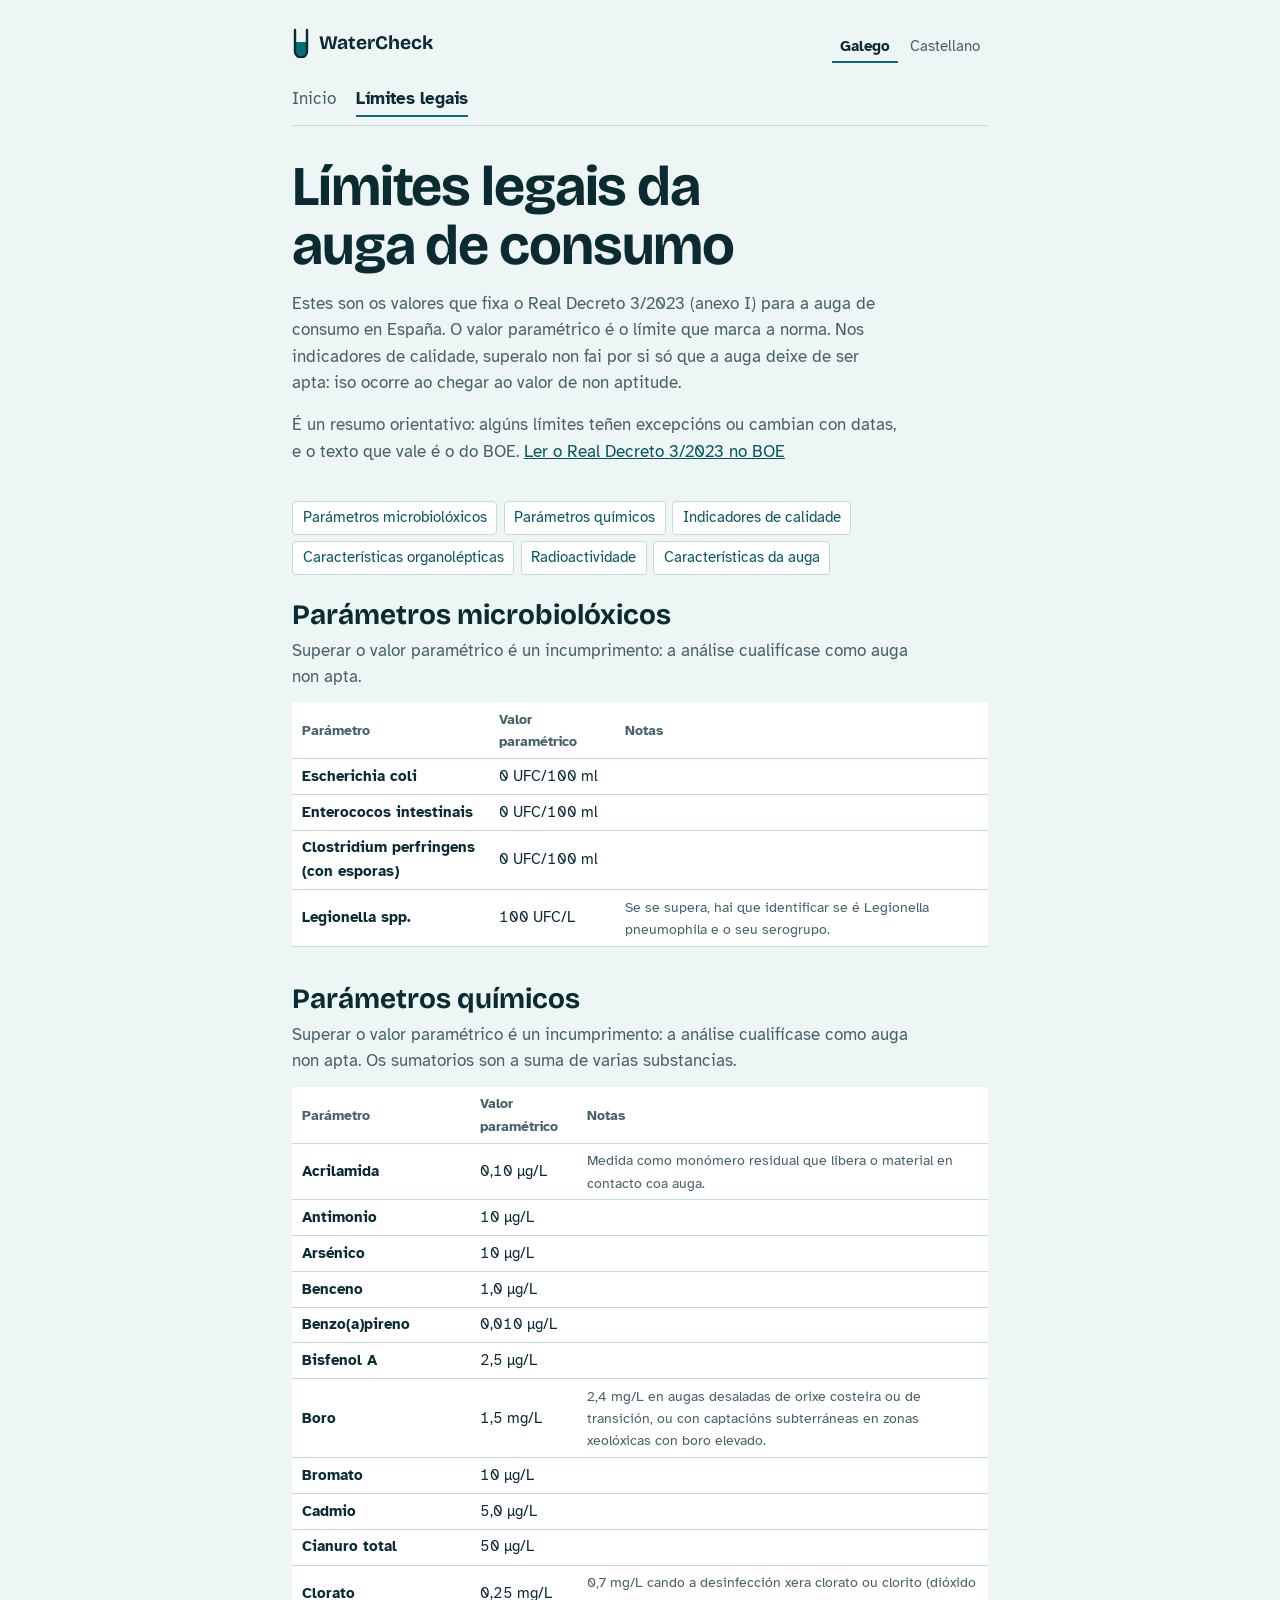
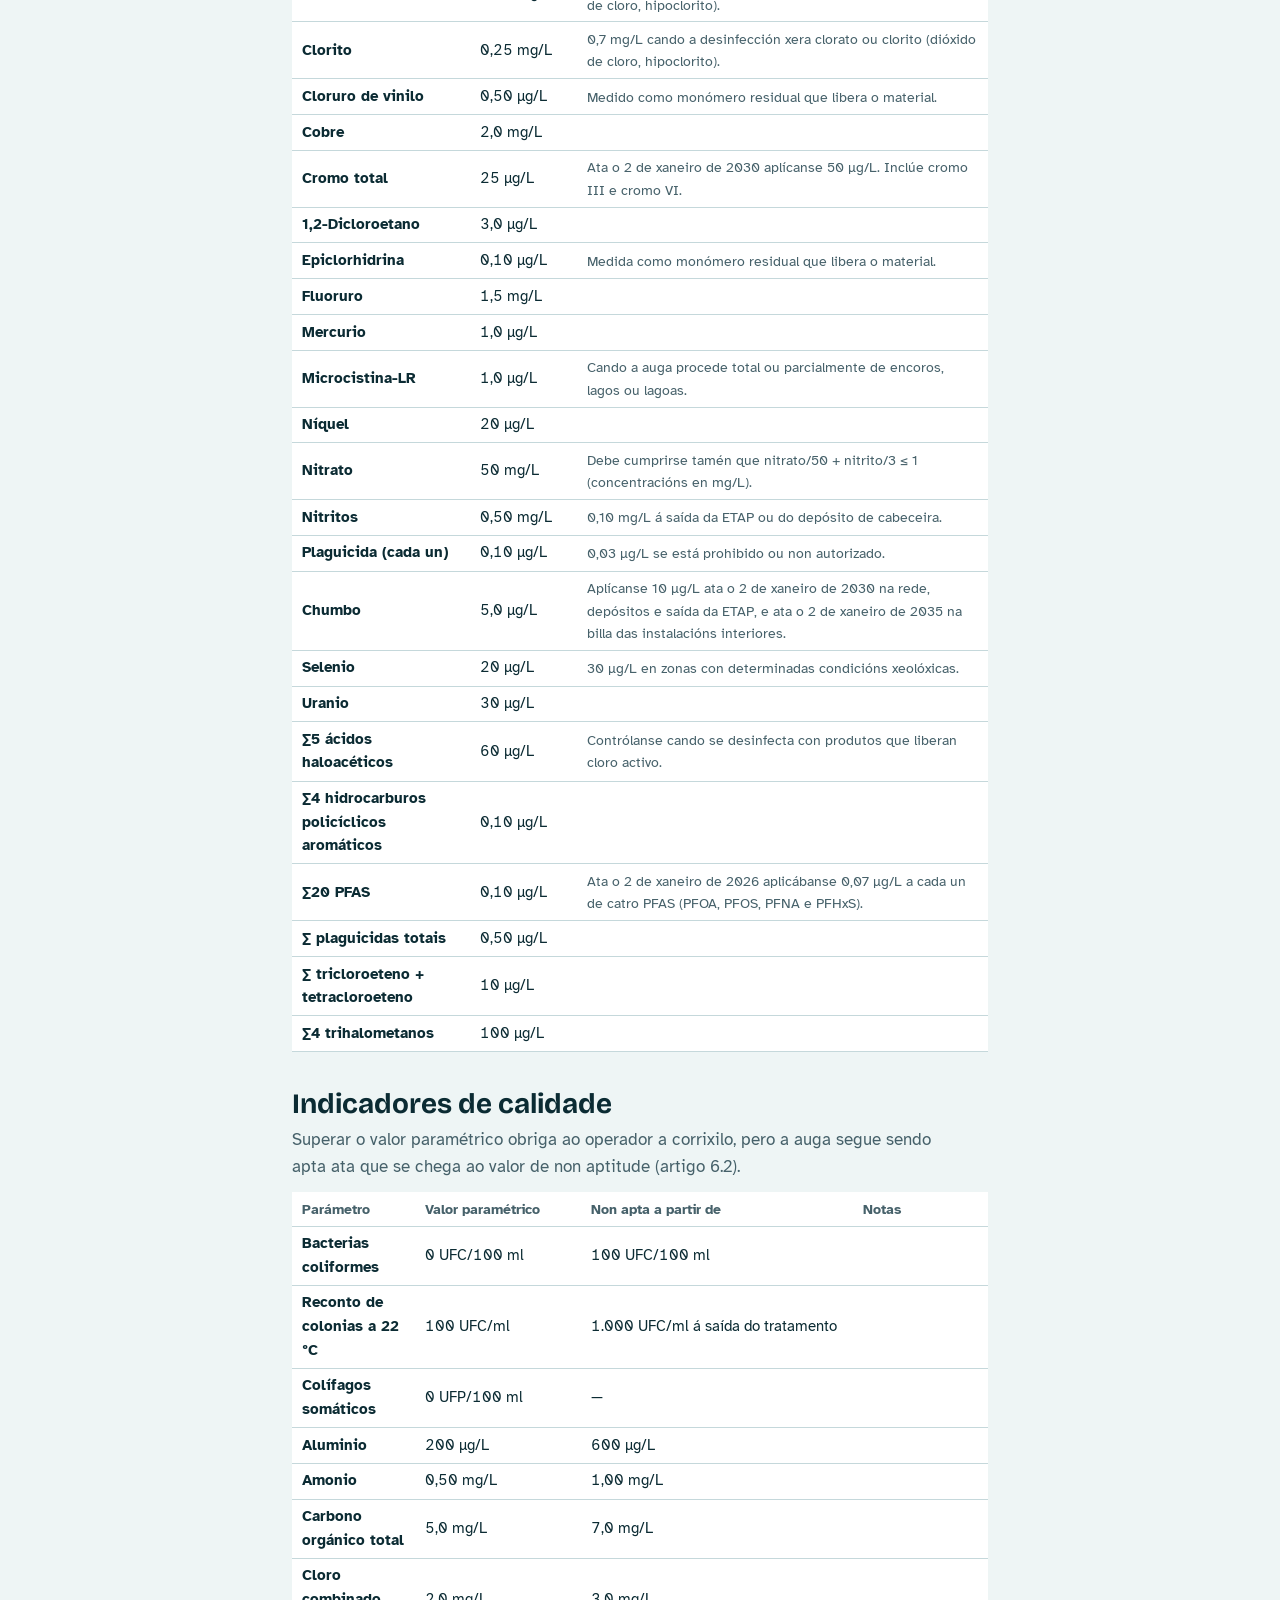
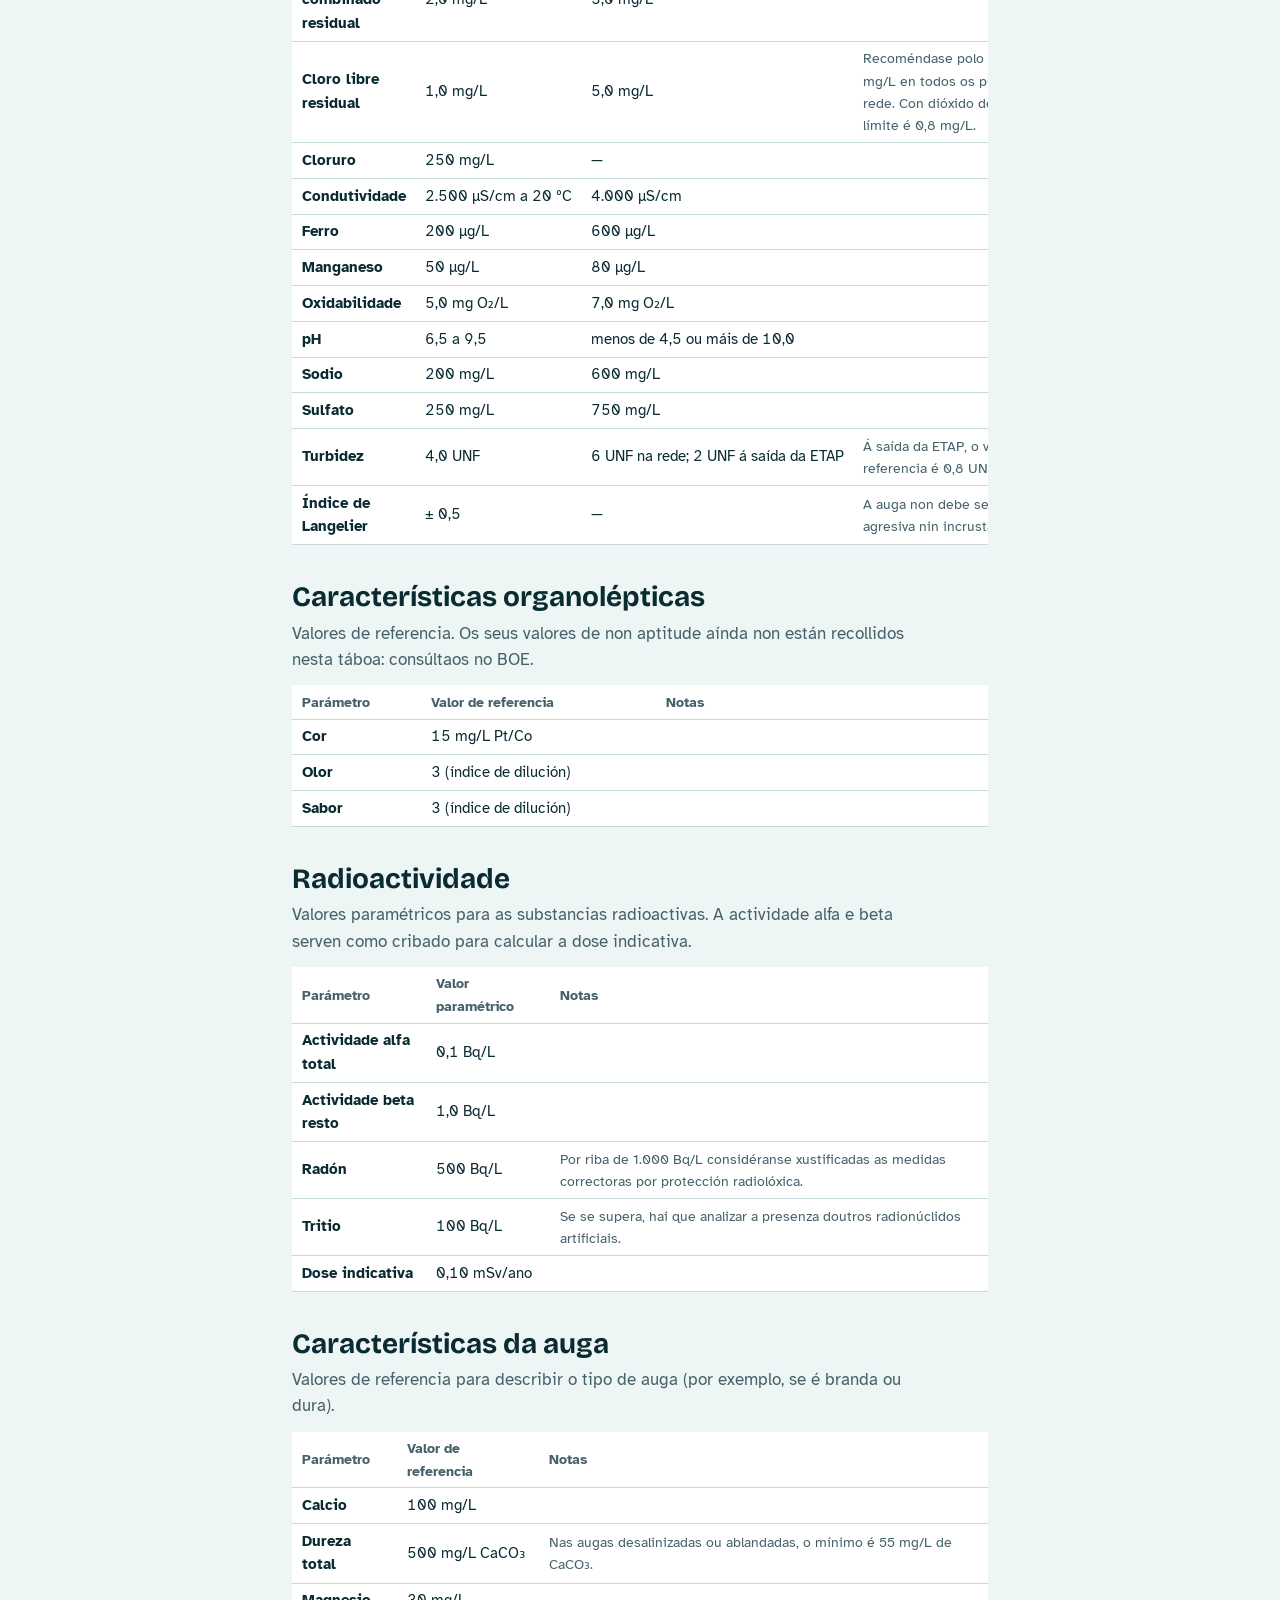
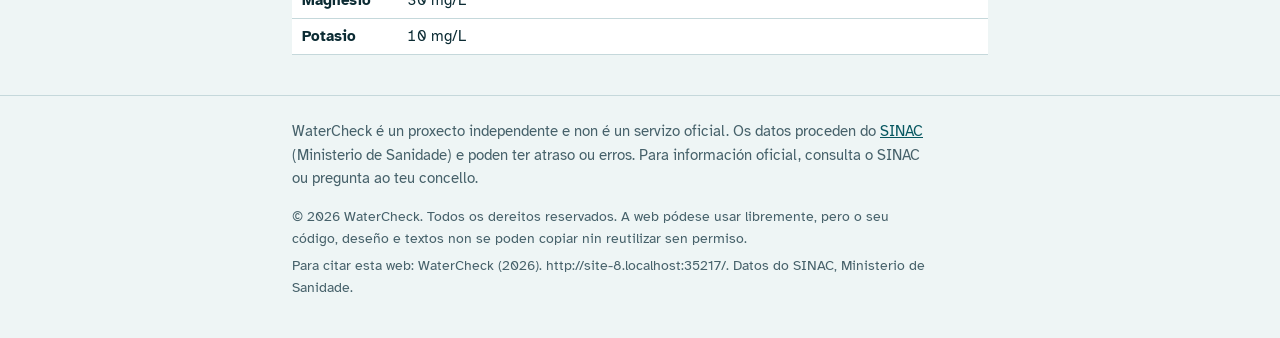
==== limites.html @ 748b34a9 "Update" ====
<!DOCTYPE html>
<html lang="gl">
<head>
  <meta charset="utf-8">
  <meta name="viewport" content="width=device-width, initial-scale=1">
  <title>Límites legais da auga de consumo · WaterCheck</title>
  <meta name="description" content="Resumo dos límites legais da auga de consumo en España segundo o Real Decreto 3/2023.">
  <link rel="icon" href="data:image/svg+xml,%3Csvg xmlns='http://www.w3.org/2000/svg' viewBox='0 0 100 100'%3E%3Ctext y='.9em' font-size='90'%3E💧%3C/text%3E%3C/svg%3E">

  <link rel="preconnect" href="https://fonts.googleapis.com">
  <link rel="preconnect" href="https://fonts.gstatic.com" crossorigin>
  <link rel="stylesheet" href="https://fonts.googleapis.com/css2?family=Atkinson+Hyperlegible:ital,wght@0,400;0,700;1,400&family=Bricolage+Grotesque:opsz,wght@12..96,500..700&display=swap">

  <link rel="stylesheet" href="style.css">
  <script src="app.js" defer></script>
</head>
<body data-pagina="limites">
  <a class="salto" href="#limites" data-i18n="salto.lim">Ir á táboa de límites</a>

  <header class="cabecera">
    <div class="envoltura">
      <div class="barra">
        <p class="marca">
          <a class="marca-enlace" href="./" title="Volver ao inicio" data-i18n-attr="title:inicio">
          <svg viewBox="0 0 18 30" width="18" height="30" aria-hidden="true" focusable="false">
            <path d="M3 14h12v9.5a6 6 0 0 1-12 0z" fill="#0A6E78"/>
            <path d="M3 2v21.5a6 6 0 0 0 12 0V2" fill="none" stroke="currentColor" stroke-width="2.4" stroke-linecap="round"/>
          </svg>
          WaterCheck
          </a>
        </p>
        <div class="idiomas" role="group" aria-label="Idioma" data-i18n-attr="aria-label:idioma">
          <button type="button" data-idioma="gl" lang="gl" aria-pressed="true">Galego</button>
          <button type="button" data-idioma="es" lang="es" aria-pressed="false">Castellano</button>
        </div>
      </div>

      <nav class="menu" aria-label="Menú principal" data-i18n-attr="aria-label:menu.aria">
        <a href="./" data-i18n="menu.inicio">Inicio</a>
        <a href="limites.html" aria-current="page" data-i18n="menu.limites">Límites legais</a>
      </nav>

      <h1 data-i18n="lim.h1">Límites legais da auga de consumo</h1>
      <p class="intro" data-i18n="lim.intro">Estes son os valores que fixa o Real Decreto 3/2023 (anexo I) para a auga de consumo en España.</p>
      <p class="lim-aviso"><span data-i18n="lim.aviso">É un resumo orientativo: algúns límites teñen excepcións ou cambian con datas, e o texto que vale é o do BOE. </span><a href="https://www.boe.es/buscar/pdf/2023/BOE-A-2023-628-consolidado.pdf" data-i18n="lim.boe">Ler o Real Decreto 3/2023 no BOE</a></p>
    </div>
  </header>

  <main class="envoltura">
    <div id="limites" tabindex="-1"></div>
  </main>

  <footer class="pie">
    <div class="envoltura">
      <p><span data-i18n="pie1">WaterCheck é un proxecto independente e non é un servizo oficial. Os datos proceden do </span><a href="https://sinac.sanidad.gob.es/CiudadanoWeb/ciudadano/inicioCiudadanoAction.do">SINAC</a><span data-i18n="pie2"> (Ministerio de Sanidade) e poden ter atraso ou erros. Para información oficial, consulta o SINAC ou pregunta ao teu concello.</span></p>
      <p id="pie-derechos" class="pie-derechos"></p>
    </div>
  </footer>
</body>
</html>
---- style.css ----
/* ==========================================================
   WaterCheck: estilos
   Idea: cada análisis es un tubo de ensayo. Los colores verde,
   ámbar y rojo se reservan para el estado del agua.
   ========================================================== */

:root {
  /* Colores */
  --cristal: #EEF5F5;          /* fondo de la página */
  --superficie: #FFFFFF;
  --tinta: #0B2B33;            /* texto principal */
  --tinta-suave: #46616A;      /* texto secundario */
  --fuente: #0A6E78;           /* acento (botones, enlaces) */
  --fuente-oscura: #075760;
  --borde: #C5D8DB;

  --apta: #1B6E45;
  --apta-fondo: #E2F2E9;
  --apta-liquido: #2E9E6B;
  --aviso: #7A4E00;
  --aviso-fondo: #FBEBC8;
  --aviso-borde: #C98A00;
  --incidencia: #B3261E;
  --incidencia-fondo: #FCE3E0;
  --incidencia-liquido: #D64541;

  /* Tipografía */
  --f-titulos: "Bricolage Grotesque", "Atkinson Hyperlegible", system-ui, sans-serif;
  --f-texto: "Atkinson Hyperlegible", system-ui, -apple-system, "Segoe UI", sans-serif;

  color-scheme: light;
}

*, *::before, *::after { box-sizing: border-box; }

html { -webkit-text-size-adjust: 100%; }

body {
  margin: 0;
  background: var(--cristal);
  color: var(--tinta);
  font-family: var(--f-texto);
  font-size: 1.0625rem;
  line-height: 1.55;
}

.envoltura {
  max-width: 46rem;
  margin-inline: auto;
  padding-inline: 1.25rem;
}

/* Utilidades de accesibilidad */
.sr {
  position: absolute; width: 1px; height: 1px; margin: -1px; padding: 0;
  overflow: hidden; clip: rect(0 0 0 0); white-space: nowrap; border: 0;
}
.salto {
  position: absolute; left: 1rem; top: -4rem; z-index: 20;
  background: var(--tinta); color: #fff; padding: .6rem 1rem; border-radius: 6px;
}
.salto:focus { top: 1rem; }

a { color: var(--fuente-oscura); }

a:focus-visible, button:focus-visible, summary:focus-visible, input:focus-visible {
  outline: 3px solid var(--fuente);
  outline-offset: 2px;
}

/* ---------- Cabecera y buscador ---------- */
.cabecera { padding-block: 1.75rem 2.25rem; }

.barra {
  display: flex; align-items: center; justify-content: space-between; gap: 1rem;
  margin-bottom: 1rem;
}

/* Menú de páginas */
.menu {
  display: flex; flex-wrap: wrap; gap: .25rem 1.25rem;
  margin: 0 0 2rem; padding-bottom: .5rem;
  border-bottom: 1px solid var(--borde);
}
.menu a {
  padding: .2rem 0;
  color: var(--tinta-suave); text-decoration: none;
  border-bottom: 2px solid transparent;
}
.menu a:hover { color: var(--tinta); }
.menu a[aria-current="page"] {
  color: var(--tinta); font-weight: 700; border-bottom-color: var(--fuente);
}
.marca {
  margin: 0;
  font-family: var(--f-titulos); font-weight: 700; font-size: 1.2rem;
}
.marca-enlace {
  display: inline-flex; align-items: center; gap: .55rem;
  color: inherit; text-decoration: none;
}
.marca-enlace:hover { text-decoration: underline; text-underline-offset: .2em; }

.idiomas { display: flex; gap: .25rem; }
.idiomas button {
  padding: .2rem .5rem;
  font: inherit; font-size: .95rem; color: var(--tinta-suave);
  background: none; border: 0; border-bottom: 2px solid transparent;
  cursor: pointer;
}
.idiomas button:hover { color: var(--tinta); }
.idiomas button[aria-pressed="true"] {
  color: var(--tinta); font-weight: 700; border-bottom-color: var(--fuente);
}

h1 {
  margin: 0 0 1rem;
  font-family: var(--f-titulos); font-weight: 700;
  font-size: clamp(2.15rem, 7.5vw, 3.5rem);
  line-height: 1.04; letter-spacing: -0.02em;
  text-wrap: balance;
}

.intro { margin: 0 0 1.75rem; max-width: 38rem; color: var(--tinta-suave); }

.buscador label {
  display: block; margin-bottom: .35rem; font-weight: 700;
}
.buscador-fila { display: flex; flex-wrap: wrap; gap: .75rem; }
.campo-envoltura { position: relative; flex: 1 1 16rem; }

#campo {
  width: 100%;
  padding: .85rem 1rem;
  font: inherit; font-size: 1.25rem;
  color: var(--tinta); background: var(--superficie);
  border: 2px solid var(--tinta); border-radius: 6px;
}
#campo::placeholder { color: #6F868D; }

.buscador button {
  padding: .85rem 1.5rem;
  font: inherit; font-weight: 700; font-size: 1.1rem;
  color: #fff; background: var(--fuente);
  border: 2px solid var(--fuente); border-radius: 6px;
  cursor: pointer;
}
.buscador button:hover { background: var(--fuente-oscura); border-color: var(--fuente-oscura); }

#sugerencias {
  position: absolute; left: 0; right: 0; top: calc(100% + 4px); z-index: 10;
  margin: 0; padding: .25rem; list-style: none;
  background: var(--superficie);
  border: 2px solid var(--tinta); border-radius: 6px;
}
#sugerencias li {
  display: flex; justify-content: space-between; gap: 1rem;
  padding: .6rem .75rem; border-radius: 4px; cursor: pointer;
}
#sugerencias li:hover { background: #E4F0F1; }
#sugerencias li[aria-selected="true"] { background: var(--fuente); color: #fff; }
.sug-prov { color: var(--tinta-suave); }
#sugerencias li[aria-selected="true"] .sug-prov { color: #D6EEF0; }

.ejemplos { margin: .9rem 0 0; color: var(--tinta-suave); }
.ejemplos button {
  padding: 0; font: inherit; color: var(--fuente-oscura);
  background: none; border: 0; text-decoration: underline; cursor: pointer;
}

/* ---------- Resultado ---------- */
#resultado:focus { outline: none; }

.municipio-cab { margin: 1rem 0 0; }
.municipio-cab h2 {
  margin: 0 0 .35rem;
  font-family: var(--f-titulos); font-weight: 700;
  font-size: clamp(1.8rem, 5.5vw, 2.6rem); line-height: 1.1; letter-spacing: -0.015em;
}
.municipio-cab h2:focus { outline: none; }
.municipio-cab p { margin: 0 0 .5rem; color: var(--tinta-suave); }

.mensaje {
  margin: 1.5rem 0; padding: 1rem 1.15rem;
  background: var(--superficie);
  border: 1px solid var(--borde); border-left: 6px solid var(--fuente);
  border-radius: 6px;
}
.mensaje--error { border-left-color: var(--incidencia-liquido); }
.mensaje code {
  display: inline-block; padding: .1rem .4rem;
  background: var(--cristal); border-radius: 4px; font-size: .95em;
}

/* Cada red de distribución */
.red {
  --estado: var(--borde);
  margin: 1.5rem 0 0;
  padding: 1.25rem 1.25rem .75rem;
  background: var(--superficie);
  border: 1px solid var(--borde);
  border-left: 8px solid var(--estado);
  border-radius: 6px;
}
.red--incidencia { --estado: var(--incidencia-liquido); }
.red--ok { --estado: var(--apta-liquido); }

.red h3 {
  margin: 0 0 .5rem;
  font-family: var(--f-titulos); font-weight: 700;
  font-size: 1.35rem; line-height: 1.2;
}

.estado {
  display: flex; align-items: center; gap: .5rem;
  margin: 0; font-weight: 700;
}
.estado::before {
  content: ""; flex: none; width: .75rem; height: .75rem; border-radius: 50%;
  background: currentColor;
}
.estado--incidencia { color: var(--incidencia); }
.estado--ok { color: var(--apta); }
.estado--sin-datos { color: var(--tinta-suave); }
.estado-detalle { margin: .15rem 0 0 1.25rem; color: var(--tinta-suave); font-size: .95rem; }

.localidades { margin: .9rem 0 0; color: var(--tinta-suave); font-size: .95rem; }
.localidades strong { color: var(--tinta); }

/* ---------- La tira de tubos de ensayo ---------- */
.tira {
  display: flex; flex-wrap: wrap; align-items: flex-end; gap: .35rem;
  margin: 1.1rem 0 .5rem; padding: 0; list-style: none;
}
.vial {
  --liquido: var(--apta-liquido);
  position: relative; flex: none;
  width: 11px; height: 34px;
  border: 2px solid var(--tinta-suave); border-top: 0;
  border-radius: 0 0 7px 7px;
  overflow: hidden;
}
.vial::after {
  content: ""; position: absolute; left: 0; right: 0; bottom: 0; height: 72%;
  background: var(--liquido);
  transform-origin: bottom;
  animation: llenar .7s ease-out both;
  animation-delay: calc(var(--i, 0) * 40ms);
}
.vial--completo { width: 18px; }
.vial--no-apta { --liquido: var(--incidencia-liquido); }
.vial--sin { border-style: dashed; }
.vial--sin::after { display: none; }

@keyframes llenar {
  from { transform: scaleY(0); }
  to { transform: scaleY(1); }
}
@media (prefers-reduced-motion: reduce) {
  .vial::after { animation: none; }
}

.leyenda {
  display: flex; flex-wrap: wrap; gap: .3rem 1.25rem;
  margin: 0 0 .5rem; padding: 0; list-style: none;
  color: var(--tinta-suave); font-size: .9rem;
}
.leyenda li { display: flex; align-items: center; gap: .4rem; }
.vial--mini { width: 9px; height: 16px; border-radius: 0 0 5px 5px; }
.vial--mini::after { animation: none; }
.leyenda-nota { margin: 0 0 .75rem; color: var(--tinta-suave); font-size: .9rem; }

/* ---------- Análisis desplegables ---------- */
.subtitulo {
  margin: 1.25rem 0 .25rem;
  font-family: var(--f-titulos); font-weight: 700; font-size: 1.05rem;
}
.lista-analisis { margin: 0; padding: 0; list-style: none; }
.analisis { border-top: 1px solid var(--borde); }
.lista-analisis > li:last-child .analisis { border-bottom: 1px solid var(--borde); }

.analisis > summary {
  position: relative; display: block;
  padding: .9rem 2rem .9rem 0;
  cursor: pointer; list-style: none;
}
.analisis > summary::-webkit-details-marker { display: none; }
.analisis > summary::after {
  content: ""; position: absolute; right: .35rem; top: 1.3rem;
  width: .55rem; height: .55rem;
  border-right: 2px solid var(--tinta-suave); border-bottom: 2px solid var(--tinta-suave);
  transform: rotate(45deg);
  transition: transform .15s ease;
}
.analisis[open] > summary::after { transform: rotate(-135deg); top: 1.5rem; }

.linea { display: flex; flex-wrap: wrap; align-items: baseline; gap: .35rem .75rem; }
.etiqueta {
  padding: .1rem .55rem; border-radius: 4px;
  font-weight: 700; font-size: .9rem;
}
.etiqueta--no-apta { color: var(--incidencia); background: var(--incidencia-fondo); }
.etiqueta--apta { color: var(--apta); background: var(--apta-fondo); }
.fecha { font-family: var(--f-titulos); font-weight: 600; font-size: 1.1rem; }
.tipo { color: var(--tinta-suave); font-size: .9rem; }
.donde { margin-top: .2rem; color: var(--tinta-suave); font-size: .95rem; }

.chips { display: flex; flex-wrap: wrap; gap: .35rem; margin-top: .5rem; }
.chip {
  padding: .05rem .5rem; border-radius: 4px; border: 1px solid currentColor;
  font-size: .9rem;
}
.chip--no-apta { color: var(--incidencia); background: var(--incidencia-fondo); }
.chip--aviso { color: var(--aviso); background: var(--aviso-fondo); }

.analisis-cuerpo { padding: 0 0 1.25rem; }
.analisis-cuerpo p { margin: .75rem 0; max-width: 40rem; }

.causa {
  margin: .75rem 0; padding: .1rem 0 .1rem .9rem;
  border-left: 4px solid var(--incidencia-liquido);
  max-width: 40rem;
}
.causa--aviso { border-left-color: var(--aviso-borde); }
.causa strong, .causa span { display: block; }
.causa .limite { color: var(--tinta-suave); font-size: .95rem; }

.meta {
  display: grid; grid-template-columns: max-content 1fr; gap: .2rem 1rem;
  margin: 1rem 0; font-size: .95rem;
}
.meta dt { color: var(--tinta-suave); }
.meta dd { margin: 0; }

.todos, .valores { margin-top: 1rem; }
.todos > summary, .valores > summary { cursor: pointer; font-weight: 700; color: var(--fuente-oscura); }
.fila--antigua { color: var(--tinta-suave); }
.nota-ceros { color: var(--tinta-suave); font-size: .9rem; }

.tabla-scroll { overflow-x: auto; margin-top: .5rem; }
.tabla { width: 100%; border-collapse: collapse; font-size: .95rem; }
.tabla th, .tabla td {
  padding: .35rem .6rem; text-align: left;
  border-bottom: 1px solid var(--borde);
}
.tabla thead th { font-size: .9rem; color: var(--tinta-suave); }
.tabla tbody th { font-weight: 400; }
.tabla .num { text-align: right; font-variant-numeric: tabular-nums; }
.fila--no-apta { background: var(--incidencia-fondo); }
.fila--aviso { background: var(--aviso-fondo); }

.antiguas { margin-top: 1.25rem; }
.antiguas > summary { cursor: pointer; font-weight: 700; color: var(--fuente-oscura); }

/* ---------- Aguas no aptas ---------- */
.no-aptas { margin-top: 2.5rem; }
.no-aptas > h2 {
  margin: 0 0 .5rem;
  font-family: var(--f-titulos); font-weight: 700;
  font-size: clamp(1.5rem, 4.5vw, 2rem); line-height: 1.15; letter-spacing: -0.01em;
}
.no-aptas-intro { margin: 0 0 .5rem; max-width: 40rem; color: var(--tinta-suave); }
.no-aptas-meta { margin: 0 0 1rem; font-weight: 700; }

.lista-noaptas { margin: 0 0 1rem; padding: 0; list-style: none; }
.item-noapta {
  margin: 0 0 .75rem; padding: .85rem 1rem;
  background: var(--superficie);
  border: 1px solid var(--borde); border-left: 6px solid var(--incidencia-liquido);
  border-radius: 6px;
}
.item-cab { display: flex; flex-wrap: wrap; align-items: baseline; gap: .25rem .75rem; }
.item-cab a {
  font-family: var(--f-titulos); font-weight: 700; font-size: 1.15rem;
  color: var(--tinta);
}
.item-prov { color: var(--tinta-suave); font-size: .95rem; }
.item-red { margin-top: .1rem; }
.item-meta { margin-top: .15rem; color: var(--tinta-suave); font-size: .95rem; }
.mas-noaptas > summary { cursor: pointer; font-weight: 700; color: var(--fuente-oscura); margin-bottom: .75rem; }

.estado-detalle--noapta { color: var(--incidencia); font-weight: 700; }

/* ---------- Página de límites legales ---------- */
.lim-aviso { margin: -.75rem 0 0; max-width: 38rem; color: var(--tinta-suave); }

.indice-limites {
  display: flex; flex-wrap: wrap; gap: .4rem;
  margin: 0 0 1.5rem;
}
.indice-limites a {
  padding: .25rem .6rem;
  font-size: .95rem; color: var(--fuente-oscura); text-decoration: none;
  background: var(--superficie); border: 1px solid var(--borde); border-radius: 4px;
}
.indice-limites a:hover { border-color: var(--fuente); }

.grupo-limites { margin: 0 0 2.25rem; scroll-margin-top: 1rem; }
.grupo-limites h2 {
  margin: 0 0 .35rem;
  font-family: var(--f-titulos); font-weight: 700;
  font-size: clamp(1.35rem, 4vw, 1.75rem); line-height: 1.2;
}
.grupo-intro { margin: 0 0 .75rem; max-width: 40rem; color: var(--tinta-suave); }

.tabla-limites { background: var(--superficie); }
.tabla-limites .valor { white-space: nowrap; font-variant-numeric: tabular-nums; }
.tabla-limites .nota { min-width: 14rem; color: var(--tinta-suave); font-size: .9rem; }
.tabla-limites tbody th { font-weight: 700; }

/* ---------- Ayuda y pie ---------- */
.ayuda { margin-top: 2.5rem; }
.ayuda > details > summary {
  cursor: pointer; font-family: var(--f-titulos); font-weight: 700; font-size: 1.15rem;
}
.ayuda-cuerpo p { max-width: 40rem; }

.pie {
  margin-top: 2.5rem; padding-block: 1.5rem 2.5rem;
  color: var(--tinta-suave); font-size: .95rem;
  border-top: 1px solid var(--borde);
}
.pie p { margin: 0; max-width: 40rem; }
.pie .pie-derechos { margin-top: .9rem; font-size: .9rem; }
.pie-derechos span { display: block; }
.pie-derechos span + span { margin-top: .25rem; overflow-wrap: anywhere; }

/* ---------- Pantallas pequeñas ---------- */
@media (max-width: 30rem) {
  .buscador button { width: 100%; }
  .red { padding-inline: 1rem; }
  .meta { grid-template-columns: 1fr; }
  .meta dt { margin-top: .4rem; }
}
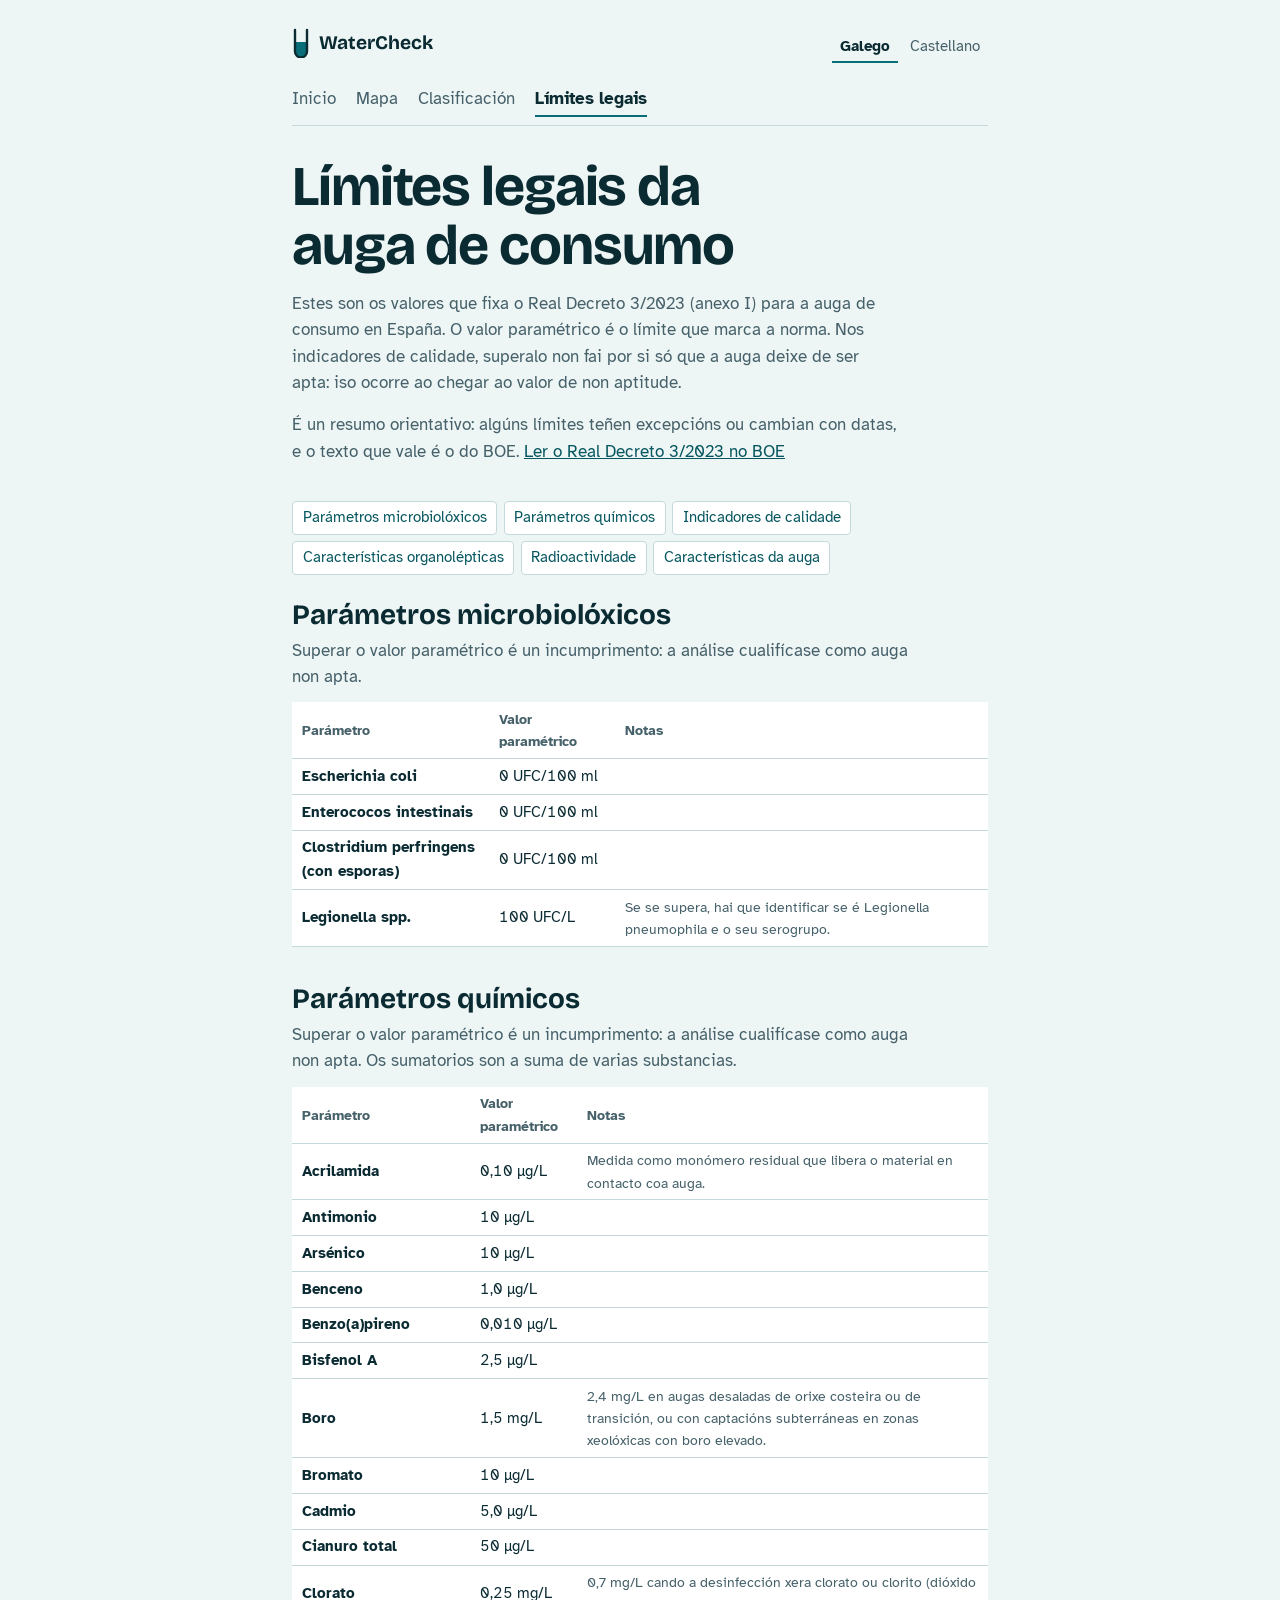
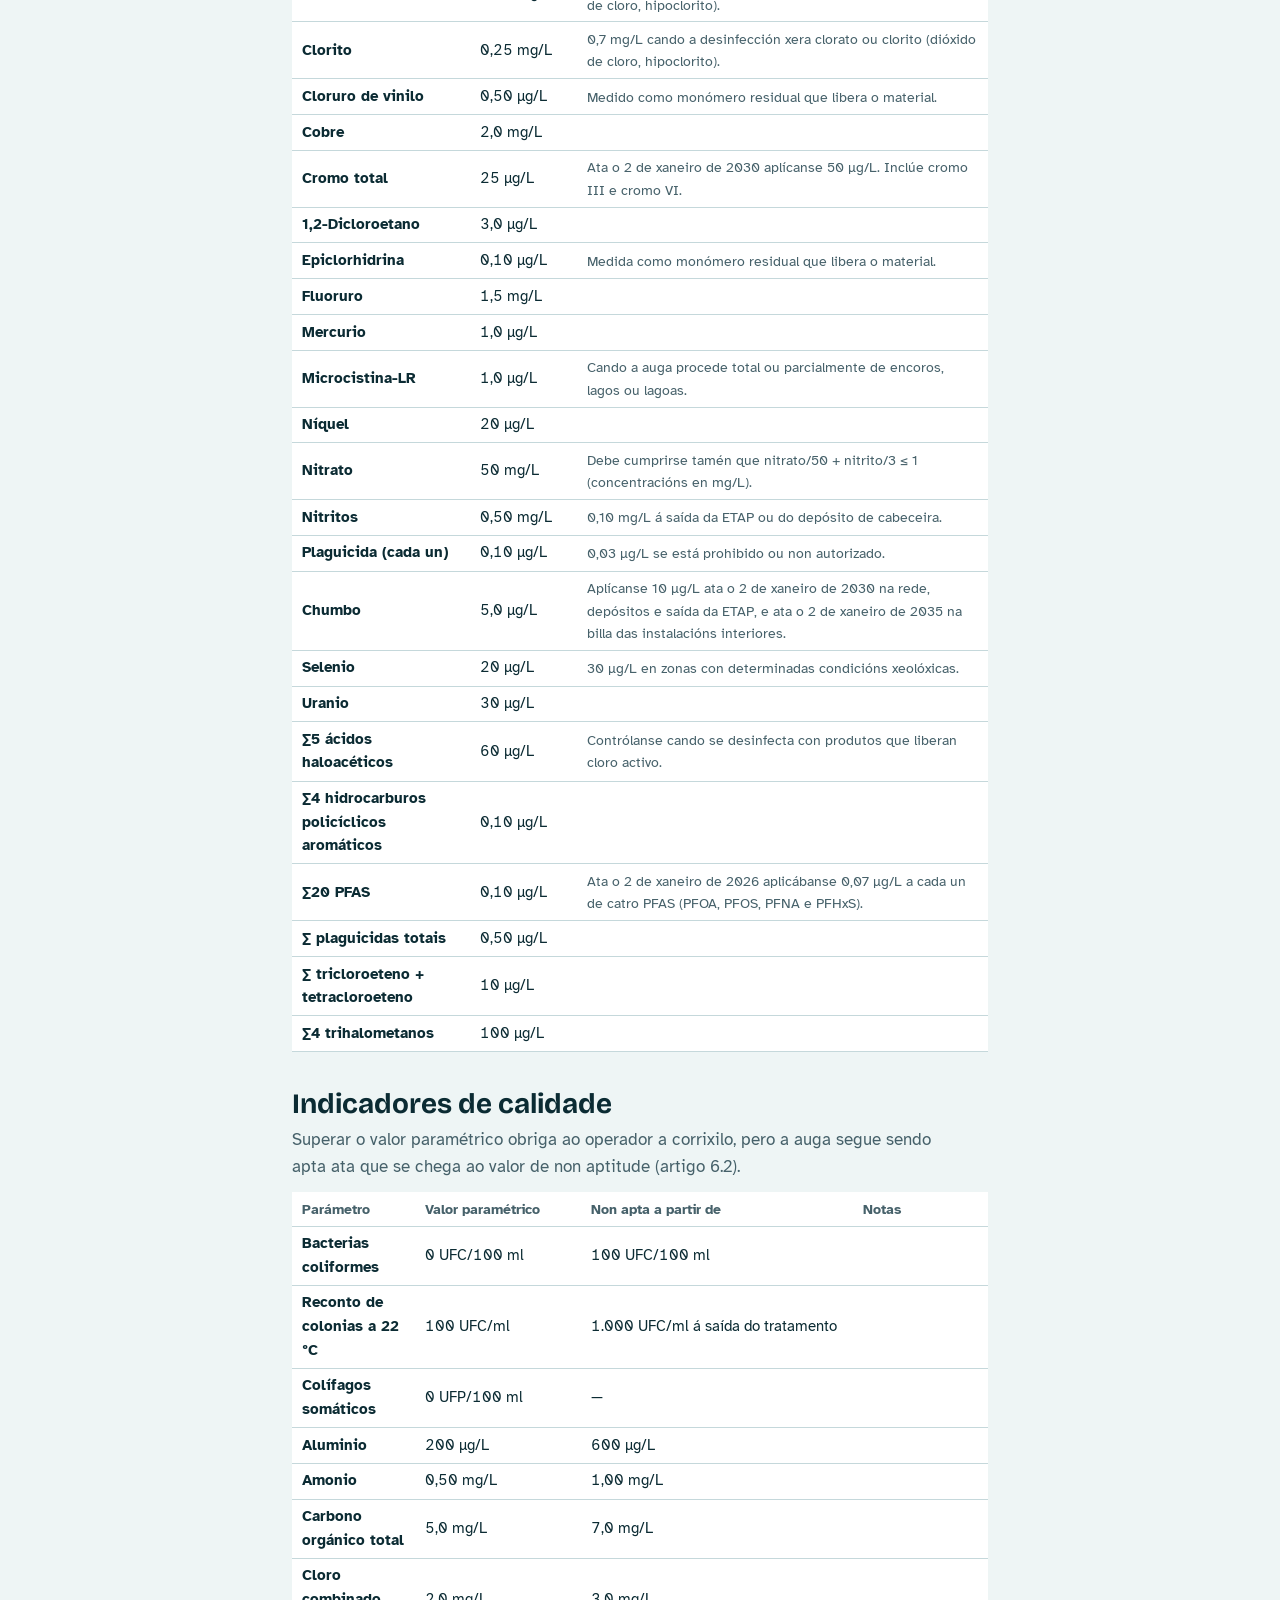
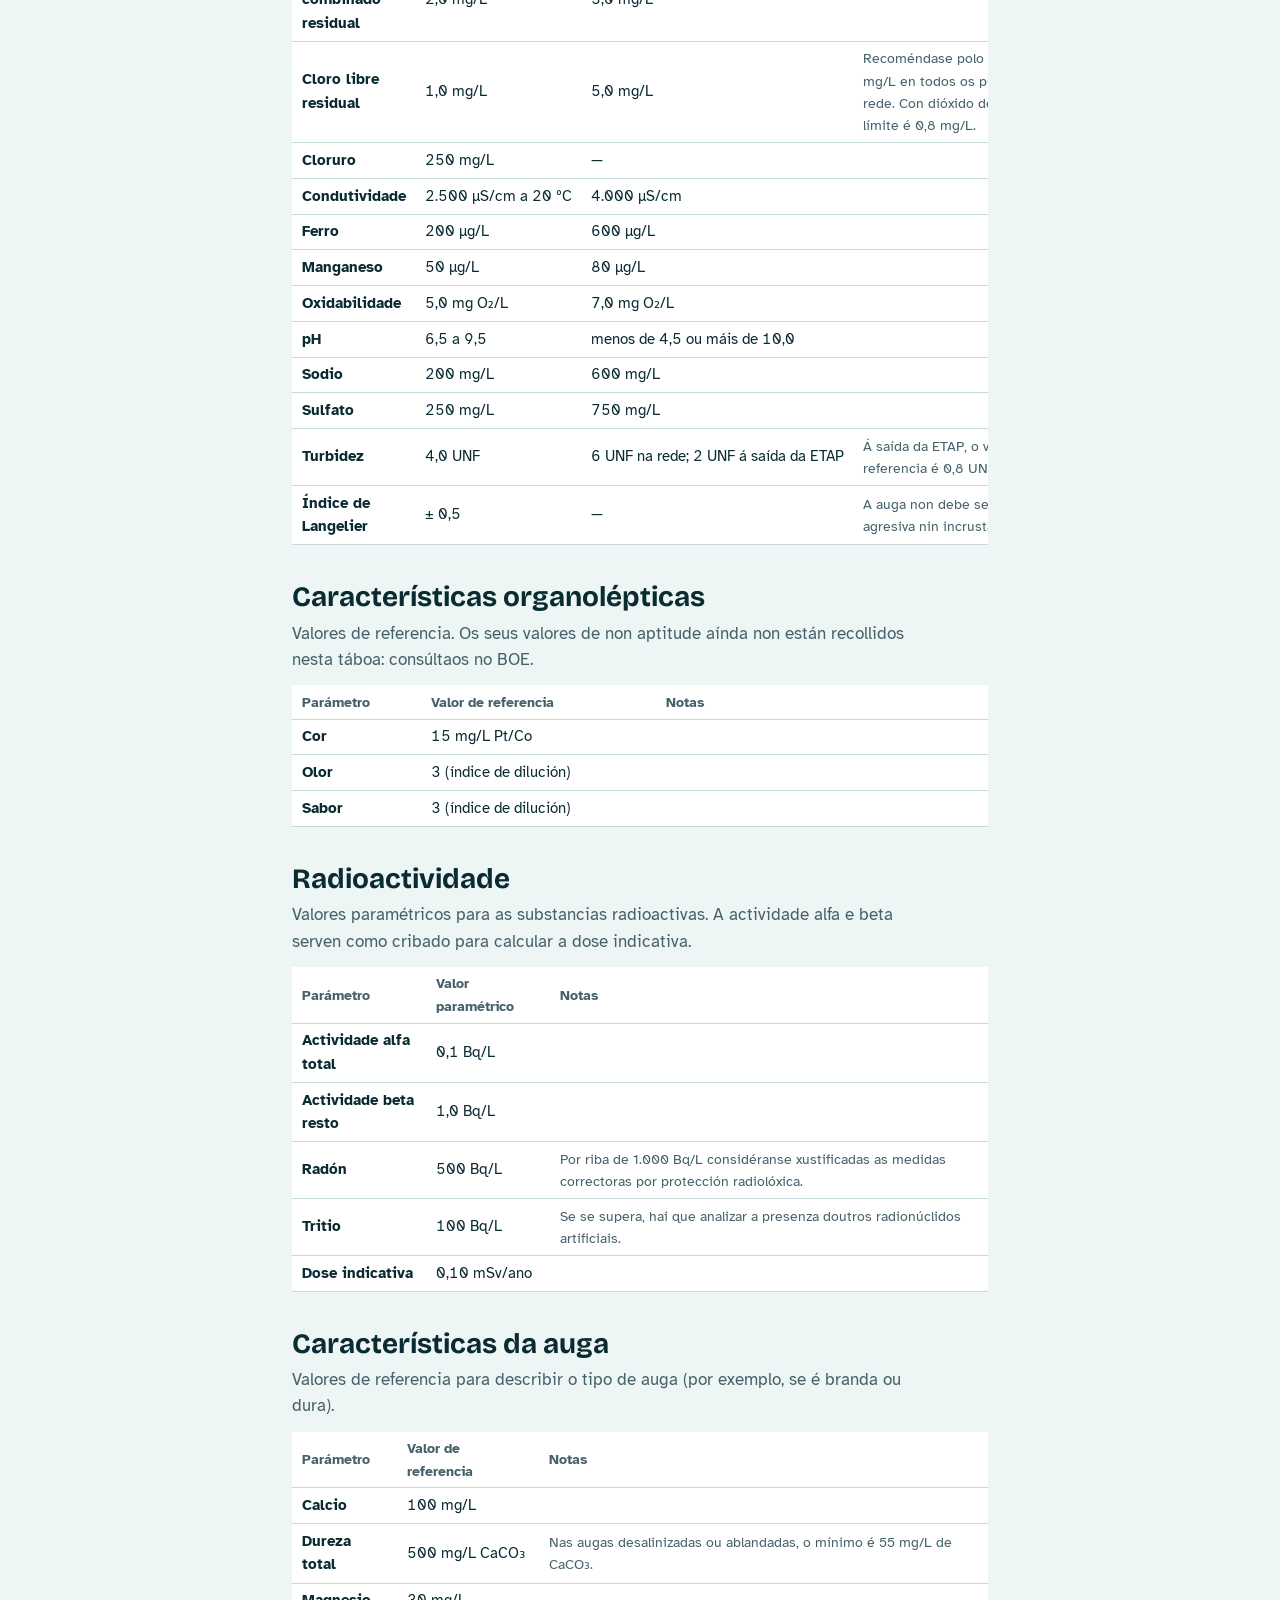
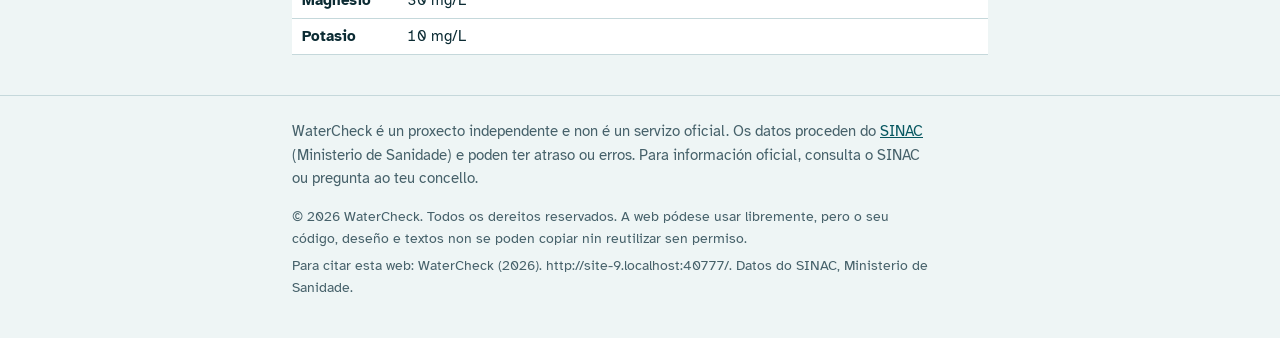
==== commit ead59636: "Update" ====
--- a/limites.html
+++ b/limites.html
@@ -12,6 +12,7 @@
   <link rel="stylesheet" href="https://fonts.googleapis.com/css2?family=Atkinson+Hyperlegible:ital,wght@0,400;0,700;1,400&family=Bricolage+Grotesque:opsz,wght@12..96,500..700&display=swap">
 
   <link rel="stylesheet" href="style.css">
+  <link rel="alternate" type="application/rss+xml" title="WaterCheck: augas non aptas (RSS)" href="data/aguas_no_aptas.xml">
   <script src="app.js" defer></script>
 </head>
 <body data-pagina="limites">
@@ -37,6 +38,8 @@
 
       <nav class="menu" aria-label="Menú principal" data-i18n-attr="aria-label:menu.aria">
         <a href="./" data-i18n="menu.inicio">Inicio</a>
+        <a href="mapa.html" data-i18n="menu.mapa">Mapa</a>
+        <a href="ranking.html" data-i18n="menu.ranking">Clasificación</a>
         <a href="limites.html" aria-current="page" data-i18n="menu.limites">Límites legais</a>
       </nav>
 
--- a/style.css
+++ b/style.css
@@ -72,7 +72,7 @@
 .cabecera { padding-block: 1.75rem 2.25rem; }
 
 .barra {
-  display: flex; align-items: center; justify-content: space-between; gap: 1rem;
+  display: flex; flex-wrap: wrap; align-items: center; justify-content: space-between; gap: .5rem 1rem;
   margin-bottom: 1rem;
 }
 
@@ -346,6 +346,7 @@
 .tabla thead th { font-size: .9rem; color: var(--tinta-suave); }
 .tabla tbody th { font-weight: 400; }
 .tabla .num { text-align: right; font-variant-numeric: tabular-nums; }
+.unidad-movil { display: none; }
 .fila--no-apta { background: var(--incidencia-fondo); }
 .fila--aviso { background: var(--aviso-fondo); }
 
@@ -361,6 +362,23 @@
 }
 .no-aptas-intro { margin: 0 0 .5rem; max-width: 40rem; color: var(--tinta-suave); }
 .no-aptas-meta { margin: 0 0 1rem; font-weight: 700; }
+.rss { margin: -.5rem 0 1rem; max-width: 40rem; font-size: .95rem; }
+.rss a { display: inline-flex; align-items: center; gap: .4rem; font-weight: 700; padding-block: .2rem; }
+.rss-nota { color: var(--tinta-suave); }
+/* Icono de RSS dibujado con CSS: un punto y dos arcos */
+.rss-icono {
+  position: relative; flex: none; width: 1rem; height: 1rem;
+  background: #D9730D; border-radius: 3px;
+}
+.rss-icono::before {
+  content: ""; position: absolute; left: 3px; bottom: 3px;
+  width: 3px; height: 3px; background: #fff; border-radius: 50%;
+}
+.rss-icono::after {
+  content: ""; position: absolute; left: 3px; bottom: 3px;
+  width: 8px; height: 8px; border: 2px solid #fff; border-left: 0; border-bottom: 0;
+  border-radius: 0 8px 0 0;
+}
 
 .lista-noaptas { margin: 0 0 1rem; padding: 0; list-style: none; }
 .item-noapta {
@@ -408,6 +426,87 @@
 .tabla-limites .nota { min-width: 14rem; color: var(--tinta-suave); font-size: .9rem; }
 .tabla-limites tbody th { font-weight: 700; }
 
+/* ---------- Ranking de concellos ---------- */
+.filtro { display: flex; flex-wrap: wrap; align-items: center; gap: .5rem .75rem; margin: 0 0 1rem; }
+.filtro label { font-weight: 700; }
+.filtro select {
+  min-height: 2.75rem; padding: .4rem 2rem .4rem .75rem;
+  font: inherit; color: var(--tinta); background: var(--superficie);
+  border: 2px solid var(--tinta); border-radius: 6px;
+}
+
+.lista-ranking { margin: 0 0 1rem; padding: 0; list-style: none; }
+.item-ranking {
+  display: grid; grid-template-columns: 2.75rem 1fr; gap: .75rem;
+  margin: 0 0 .75rem; padding: .85rem 1rem;
+  background: var(--superficie);
+  border: 1px solid var(--borde); border-left: 6px solid var(--incidencia-liquido);
+  border-radius: 6px;
+}
+.rk-pos {
+  font-family: var(--f-titulos); font-weight: 700; font-size: 1.6rem; line-height: 1.1;
+  color: var(--tinta-suave); text-align: center;
+}
+.rk-cuerpo { min-width: 0; }
+.rk-datos { margin-top: .15rem; }
+.rk-datos strong { font-family: var(--f-titulos); font-size: 1.15rem; color: var(--incidencia); }
+.rk-redes { color: var(--tinta-suave); }
+
+/* ---------- Mapa de Galicia ----------
+   Colores ordenados de claro a oscuro según la gravedad, para que se
+   distingan también sin ver bien el rojo y el verde. */
+:root {
+  --mapa-actual: #B3261E;
+  --mapa-ano: #F08C84;
+  --mapa-ok: #CFE9DA;
+  --mapa-sin: #FFFFFF;
+}
+.mapa-leyenda {
+  display: grid; gap: .35rem;
+  margin: 0 0 1rem; padding: 0; list-style: none; font-size: .95rem;
+}
+.mapa-leyenda li { display: flex; align-items: center; gap: .5rem; }
+.muestra {
+  flex: none; display: inline-block; width: 1rem; height: 1rem;
+  border: 1px solid var(--tinta-suave); border-radius: 3px; vertical-align: -2px;
+}
+.muestra--actual { background: var(--mapa-actual); }
+.muestra--ano { background: var(--mapa-ano); }
+.muestra--ok { background: var(--mapa-ok); }
+.muestra--sin_datos { background: var(--mapa-sin); }
+
+.mapa-marco {
+  background: var(--superficie); border: 1px solid var(--borde); border-radius: 6px;
+  padding: .5rem;
+}
+.mapa-svg { display: block; width: 100%; height: auto; }
+.mc { stroke: #8FA9AE; stroke-width: .5; cursor: pointer; }
+.mc--actual { fill: var(--mapa-actual); }
+.mc--ano { fill: var(--mapa-ano); }
+.mc--ok { fill: var(--mapa-ok); }
+.mc--sin_datos { fill: var(--mapa-sin); }
+.mc:hover { stroke: var(--tinta); stroke-width: 1.2; }
+.mc--sel { stroke: var(--tinta); stroke-width: 2.4; }
+.mapa-provincias, .mapa-contorno {
+  fill: none; stroke: var(--tinta); stroke-width: 1.2; pointer-events: none;
+}
+
+.mapa-panel { margin: 1rem 0; scroll-margin-bottom: 1rem; }
+.mapa-pista { margin: 0; color: var(--tinta-suave); }
+.mapa-ficha {
+  padding: .85rem 1rem; background: var(--superficie);
+  border: 1px solid var(--borde); border-left: 6px solid var(--borde); border-radius: 6px;
+}
+.mapa-ficha--actual { border-left-color: var(--mapa-actual); }
+.mapa-ficha--ano { border-left-color: var(--mapa-ano); }
+.mapa-ficha--ok { border-left-color: var(--apta-liquido); }
+.mapa-nombre { font-family: var(--f-titulos); font-size: 1.2rem; }
+.mapa-estado { display: flex; align-items: flex-start; gap: .5rem; margin: .4rem 0 0; }
+.mapa-estado .muestra { margin-top: .25rem; }
+.mapa-n { margin: .25rem 0 0; font-weight: 700; }
+.mapa-enlace { display: inline-block; margin-top: .5rem; padding-block: .25rem; font-weight: 700; }
+.mapa-nota { margin: 0; color: var(--tinta-suave); font-size: .9rem; }
+
 /* ---------- Ayuda y pie ---------- */
 .ayuda { margin-top: 2.5rem; }
 .ayuda > details > summary {
@@ -431,4 +530,42 @@
   .red { padding-inline: 1rem; }
   .meta { grid-template-columns: 1fr; }
   .meta dt { margin-top: .4rem; }
+  .item-ranking { grid-template-columns: 2rem 1fr; gap: .5rem; padding-inline: .75rem; }
+  .rk-pos { font-size: 1.3rem; }
+  .rk-sep { display: none; }
+  .rk-redes { display: block; }
+}
+
+/* Botones y enlaces más fáciles de pulsar con el dedo */
+@media (pointer: coarse) {
+  .idiomas button { min-height: 2.75rem; padding-inline: .6rem; }
+  .menu a { padding-block: .6rem; }
+  .indice-limites a { padding: .5rem .75rem; }
+  .ejemplos button { padding: .35rem 0; }
+}
+
+/* Tablas en pantallas estrechas: cada fila pasa a ser una ficha */
+@media (max-width: 40rem) {
+  .tabla--apilable thead {
+    position: absolute; width: 1px; height: 1px; overflow: hidden;
+    clip: rect(0 0 0 0); white-space: nowrap;
+  }
+  .tabla--apilable,
+  .tabla--apilable tbody,
+  .tabla--apilable tr,
+  .tabla--apilable th,
+  .tabla--apilable td { display: block; width: 100%; }
+  .tabla--apilable tr { padding: .6rem .5rem; border-bottom: 1px solid var(--borde); }
+  .tabla--apilable th,
+  .tabla--apilable td { padding: .1rem 0; border: 0; text-align: left; }
+  .tabla--apilable td:empty,
+  .tabla--apilable .solo-escritorio { display: none; }
+  .tabla--apilable td[data-label]::before {
+    content: attr(data-label) ": ";
+    color: var(--tinta-suave); font-size: .9rem;
+  }
+  .unidad-movil { display: inline; }
+  .tabla-limites .valor { white-space: normal; }
+  .tabla-limites .nota { min-width: 0; margin-top: .2rem; }
+  .tabla-scroll { overflow-x: visible; }
 }
